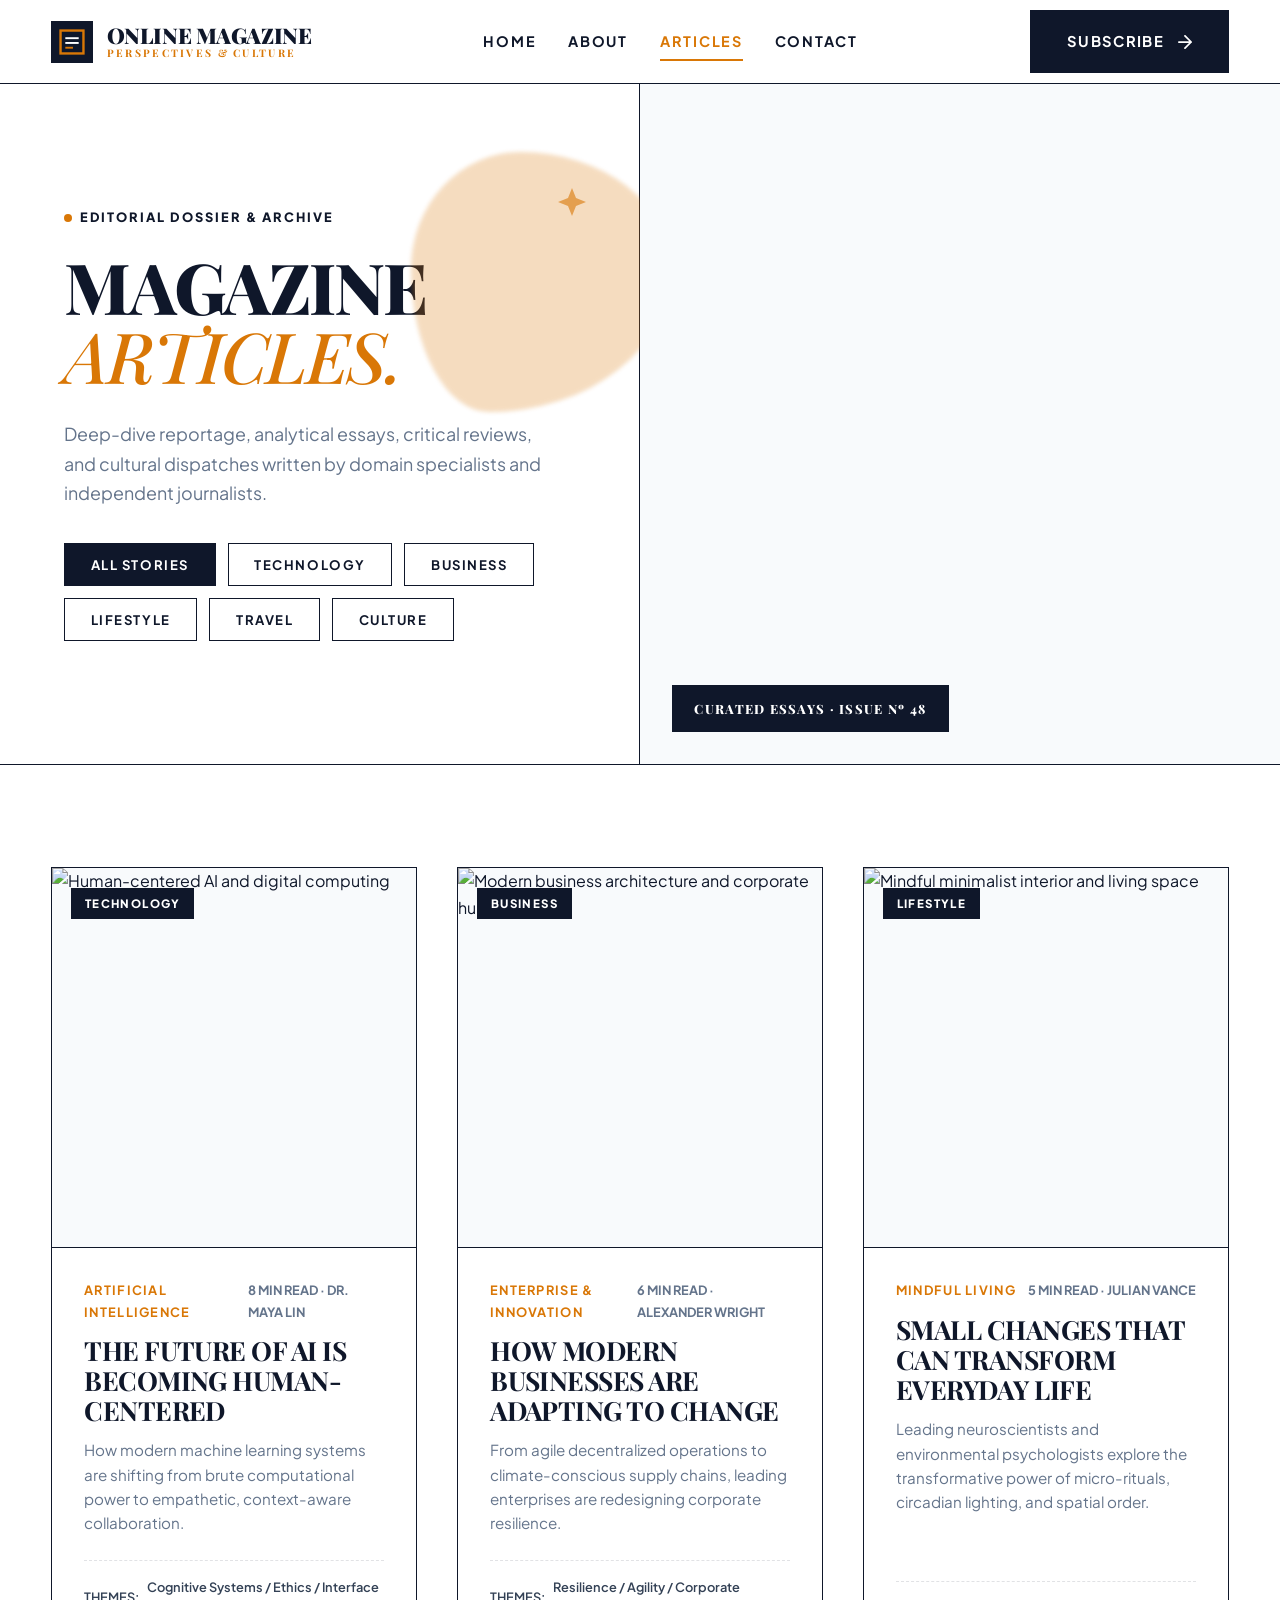
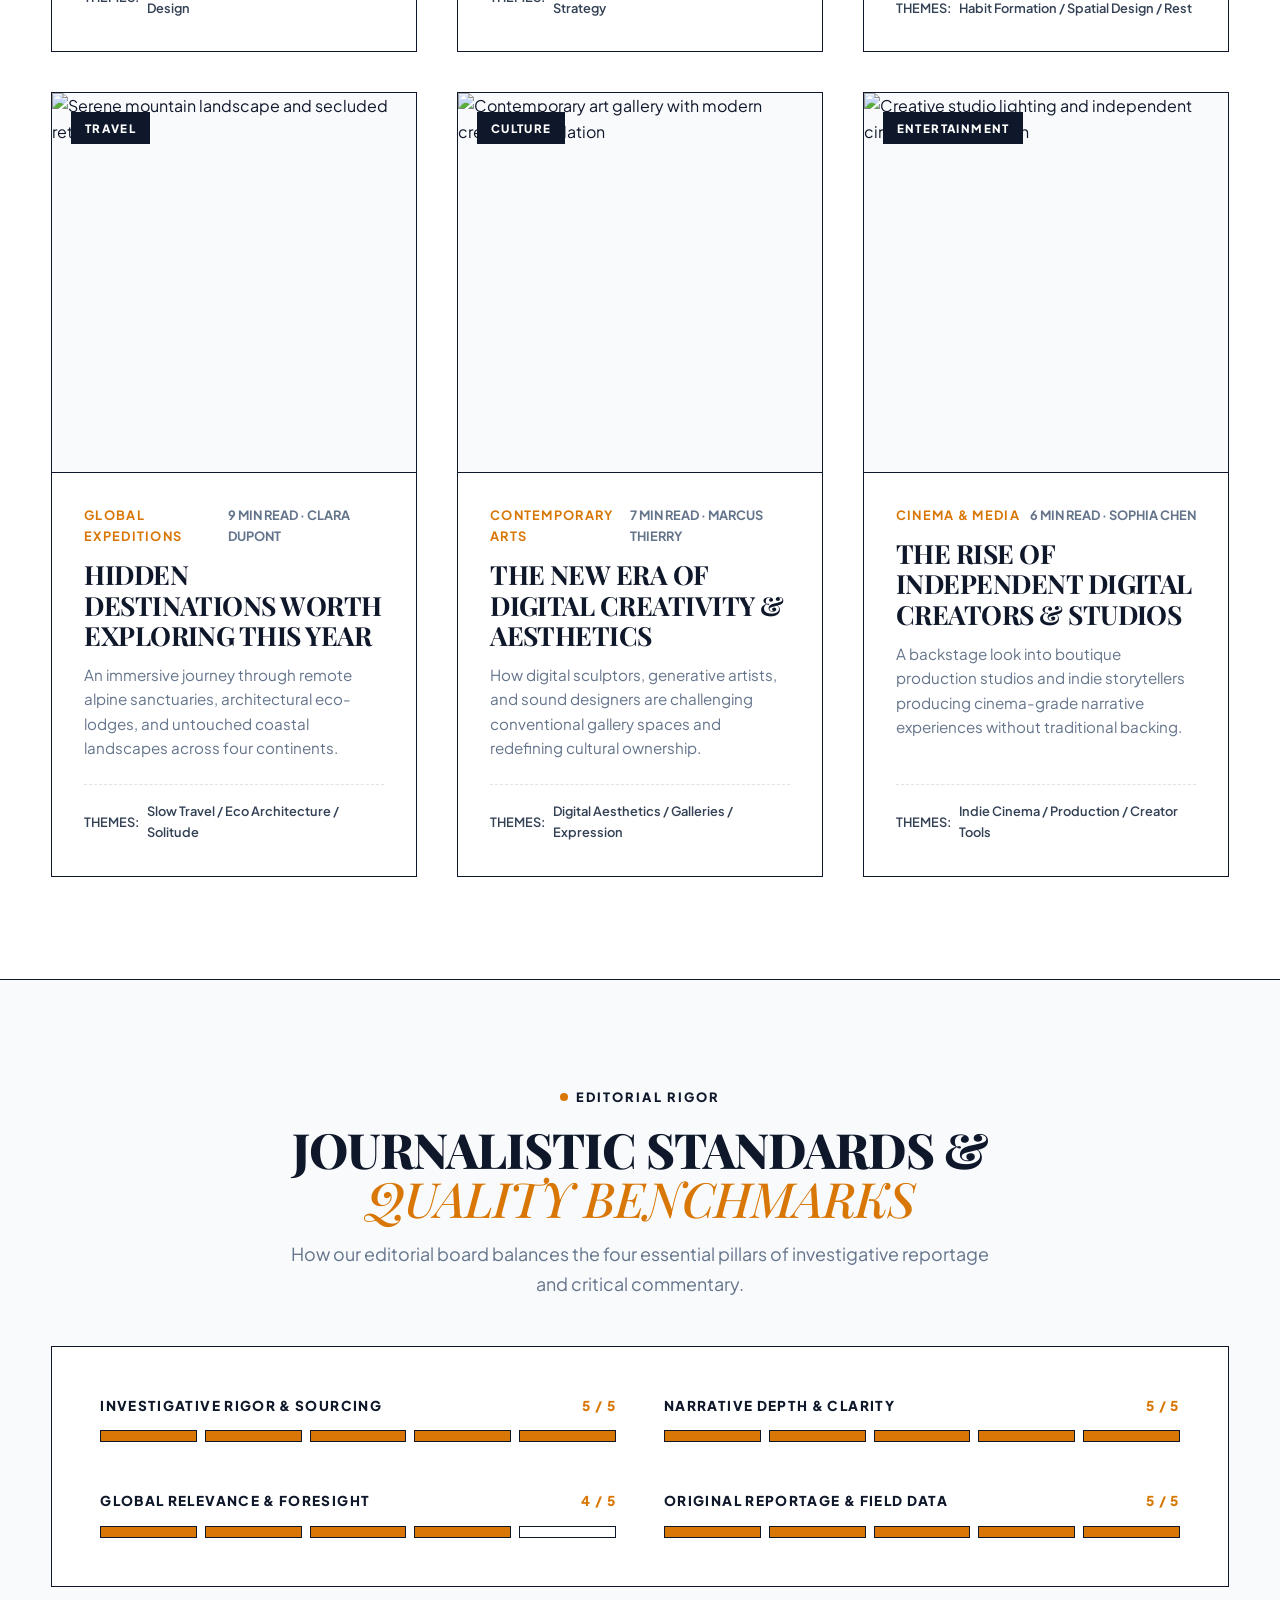
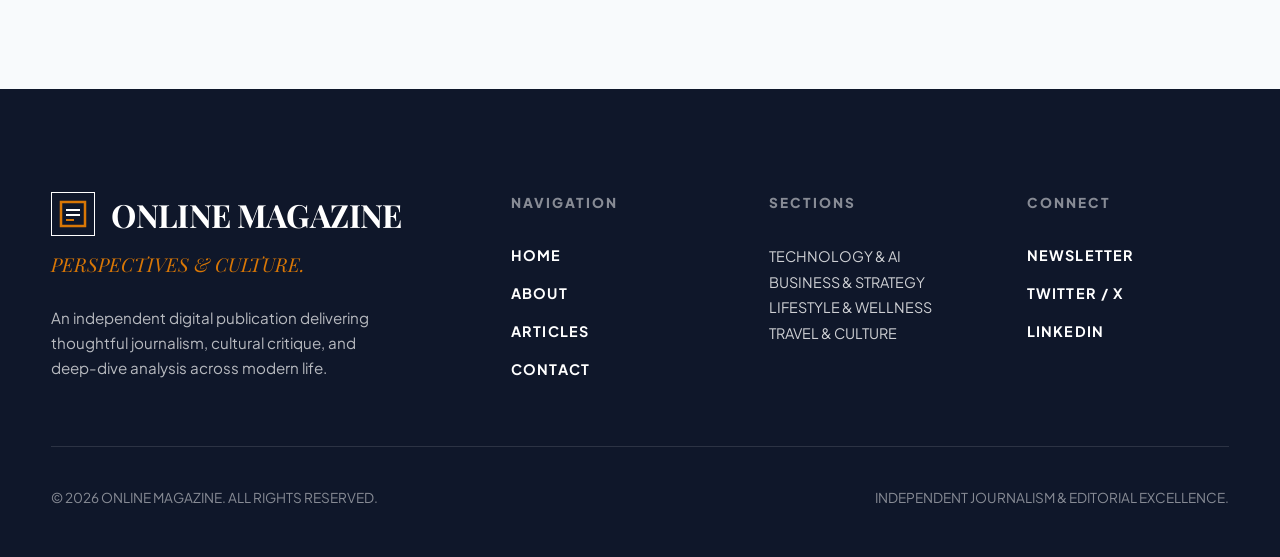
==== beers.html @ 56f91c9e "Initial commit: Online Magazine website with editorial content, modern luxury styling, and interacti" ====
<!DOCTYPE html>
<html lang="en">
<head>
  <meta charset="UTF-8">
  <meta name="viewport" content="width=device-width, initial-scale=1.0">
  <title>ARTICLES &amp; STORIES — ONLINE MAGAZINE | Curated Editorial Archive</title>
  <meta name="description" content="Explore our curated collection of in-depth articles across Technology, Business, Lifestyle, Travel, Culture, and Entertainment.">
  <meta property="og:title" content="ARTICLES &amp; STORIES — ONLINE MAGAZINE">
  <meta property="og:description" content="In-depth journalism, critical essays, and thought-provoking analysis from leading writers and researchers.">
  <meta property="og:image" content="https://images.unsplash.com/photo-1457369804613-52c61a468e7d?q=80&w=1600&auto=format&fit=crop">
  <link rel="icon" type="image/svg+xml" href="data:image/svg+xml,<svg xmlns='http://www.w3.org/2000/svg' viewBox='0 0 100 100'><rect width='100' height='100' fill='%23111827'/><path d='M25 25 H75 V75 H25 Z' fill='none' stroke='%23D97706' stroke-width='8'/><line x1='35' y1='40' x2='65' y2='40' stroke='%23FFFFFF' stroke-width='6'/><line x1='35' y1='52' x2='65' y2='52' stroke='%23FFFFFF' stroke-width='6'/><line x1='35' y1='64' x2='55' y2='64' stroke='%23D97706' stroke-width='6'/></svg>">
  <link rel="stylesheet" href="assets/css/style.css">
</head>
<body>

  <!-- GLOBAL HEADER -->
  <header class="site-header" id="main-header">
    <div class="header-container">
      <a href="index.html" class="brand-logo" aria-label="Online Magazine Home Page">
        <div class="brand-emblem">
          <svg viewBox="0 0 44 44" fill="none" xmlns="http://www.w3.org/2000/svg">
            <rect width="44" height="44" fill="#0F172A"/>
            <rect x="10" y="10" width="24" height="24" stroke="#D97706" stroke-width="2.5" fill="none"/>
            <line x1="15" y1="18" x2="29" y2="18" stroke="#FFFFFF" stroke-width="2"/>
            <line x1="15" y1="23" x2="29" y2="23" stroke="#FFFFFF" stroke-width="2"/>
            <line x1="15" y1="28" x2="23" y2="28" stroke="#D97706" stroke-width="2"/>
          </svg>
        </div>
        <div class="brand-title">
          ONLINE MAGAZINE
          <span>PERSPECTIVES &amp; CULTURE</span>
        </div>
      </a>

      <nav class="desktop-nav" aria-label="Main Navigation">
        <a href="index.html" class="nav-link">HOME</a>
        <a href="brewery.html" class="nav-link">ABOUT</a>
        <a href="beers.html" class="nav-link active">ARTICLES</a>
        <a href="contact.html" class="nav-link">CONTACT</a>
      </nav>

      <div class="header-actions">
        <a href="contact.html" class="btn-primary">
          SUBSCRIBE
          <svg width="14" height="14" viewBox="0 0 16 16" fill="none" xmlns="http://www.w3.org/2000/svg">
            <path d="M1 8H15M15 8L8 1M15 8L8 15" stroke="currentColor" stroke-width="2" stroke-linecap="round" stroke-linejoin="round"/>
          </svg>
        </a>

        <button class="hamburger-btn" aria-label="Toggle Navigation Menu">
          <span class="bar"></span>
          <span class="bar"></span>
          <span class="bar"></span>
        </button>
      </div>
    </div>
  </header>

  <!-- MOBILE OVERLAY NAVIGATION -->
  <div class="mobile-overlay" id="mobile-nav" aria-hidden="true">
    <div class="mobile-overlay-header">
      <div class="brand-title">
        ONLINE MAGAZINE
        <span>JOURNALISM &amp; ESSAYS</span>
      </div>
      <button class="mobile-close-btn" aria-label="Close Mobile Menu">&times;</button>
    </div>

    <div class="mobile-menu-links">
      <a href="index.html" class="mobile-menu-link">HOME</a>
      <a href="brewery.html" class="mobile-menu-link">ABOUT</a>
      <a href="beers.html" class="mobile-menu-link active">ARTICLES</a>
      <a href="contact.html" class="mobile-menu-link">CONTACT</a>
      <a href="contact.html" class="btn-primary mobile-visit-btn">
        SUBSCRIBE
        <svg width="14" height="14" viewBox="0 0 16 16" fill="none" xmlns="http://www.w3.org/2000/svg">
          <path d="M1 8H15M15 8L8 1M15 8L8 15" stroke="currentColor" stroke-width="2" stroke-linecap="round" stroke-linejoin="round"/>
        </svg>
      </a>
    </div>

    <div class="mobile-overlay-footer">
      <div>EDITORIAL DESK · GLOBAL DIGITAL NETWORK</div>
      <div>INDEPENDENT JOURNALISTIC EXCELLENCE</div>
    </div>
  </div>

  <!-- ==========================================================================
       ARTICLES PAGE HERO (Animated Split Grid with Hero Image)
       ========================================================================== -->
  <section class="subpage-hero-grid">
    <div class="subpage-hero-left reveal-fade-up">
      <!-- Organic shape background element -->
      <div class="hero-organic-shape"></div>

      <!-- Floating accent particle -->
      <div class="hop-particle" style="top: 15%; right: 8%;">
        <svg viewBox="0 0 32 32" fill="#D97706"><path d="M16 2 L20 12 L30 16 L20 20 L16 30 L12 20 L2 16 L12 12 Z"/></svg>
      </div>

      <div class="tag-label" style="margin-bottom: 1.5rem;">EDITORIAL DOSSIER &amp; ARCHIVE</div>

      <h1 class="text-display-hero" style="margin-bottom: 1.8rem;">
        MAGAZINE<br>
        <span class="text-italic-accent">ARTICLES.</span>
      </h1>

      <p class="text-subhead" style="max-width: 500px; margin-bottom: 2.2rem;">
        Deep-dive reportage, analytical essays, critical reviews, and cultural dispatches written by domain specialists and independent journalists.
      </p>

      <!-- Category Filter Bar inside Hero -->
      <div class="filter-bar" style="margin: 0;">
        <button class="filter-btn active" data-filter="all">ALL STORIES</button>
        <button class="filter-btn" data-filter="technology">TECHNOLOGY</button>
        <button class="filter-btn" data-filter="business">BUSINESS</button>
        <button class="filter-btn" data-filter="lifestyle">LIFESTYLE</button>
        <button class="filter-btn" data-filter="travel">TRAVEL</button>
        <button class="filter-btn" data-filter="culture">CULTURE</button>
      </div>
    </div>

    <div class="subpage-hero-right">
      <div class="hero-img-wrap">
        <img src="https://images.unsplash.com/photo-1457369804613-52c61a468e7d?q=80&w=1600&auto=format&fit=crop" alt="Open editorial journal and contemporary reading table">
        <div style="position: absolute; bottom: 2rem; left: 2rem; background: var(--color-charcoal); color: #FFFFFF; padding: 0.8rem 1.4rem; font-family: var(--font-heading); font-size: 0.8rem; font-weight: 800; letter-spacing: 0.1em; text-transform: uppercase; z-index: 3;">
          CURATED ESSAYS · ISSUE Nº 48
        </div>
      </div>
    </div>
  </section>

  <!-- ==========================================================================
       ARTICLES CATALOG GRID
       ========================================================================== -->
  <section style="padding: var(--section-padding) clamp(1.5rem, 4vw, 3.5rem); border-bottom: 1px solid var(--border-dark);">
    <div class="beers-catalog-grid reveal-stagger">
      
      <!-- Article 1 -->
      <article class="beer-card beer-catalog-item" data-category="technology">
        <div class="beer-card-img-wrap">
          <span class="beer-badge">TECHNOLOGY</span>
          <img src="https://images.unsplash.com/photo-1485827404703-89b55fcc595e?q=80&w=1200&auto=format&fit=crop" alt="Human-centered AI and digital computing">
        </div>
        <div class="beer-card-body">
          <div class="beer-meta-row">
            <span class="beer-style">ARTIFICIAL INTELLIGENCE</span>
            <span class="beer-specs">8 MIN READ · DR. MAYA LIN</span>
          </div>
          <h3 class="beer-card-title">THE FUTURE OF AI IS BECOMING HUMAN-CENTERED</h3>
          <p class="beer-card-desc">How modern machine learning systems are shifting from brute computational power to empathetic, context-aware collaboration.</p>
          <div class="tasting-notes-tag">
            <span>THEMES:</span> Cognitive Systems / Ethics / Interface Design
          </div>
        </div>
      </article>

      <!-- Article 2 -->
      <article class="beer-card beer-catalog-item" data-category="business">
        <div class="beer-card-img-wrap">
          <span class="beer-badge">BUSINESS</span>
          <img src="https://images.unsplash.com/photo-1486406146926-c627a92ad1ab?q=80&w=1200&auto=format&fit=crop" alt="Modern business architecture and corporate hub">
        </div>
        <div class="beer-card-body">
          <div class="beer-meta-row">
            <span class="beer-style">ENTERPRISE &amp; INNOVATION</span>
            <span class="beer-specs">6 MIN READ · ALEXANDER WRIGHT</span>
          </div>
          <h3 class="beer-card-title">HOW MODERN BUSINESSES ARE ADAPTING TO CHANGE</h3>
          <p class="beer-card-desc">From agile decentralized operations to climate-conscious supply chains, leading enterprises are redesigning corporate resilience.</p>
          <div class="tasting-notes-tag">
            <span>THEMES:</span> Resilience / Agility / Corporate Strategy
          </div>
        </div>
      </article>

      <!-- Article 3 -->
      <article class="beer-card beer-catalog-item" data-category="lifestyle">
        <div class="beer-card-img-wrap">
          <span class="beer-badge">LIFESTYLE</span>
          <img src="https://images.unsplash.com/photo-1513694203232-719a280e022f?q=80&w=1200&auto=format&fit=crop" alt="Mindful minimalist interior and living space">
        </div>
        <div class="beer-card-body">
          <div class="beer-meta-row">
            <span class="beer-style">MINDFUL LIVING</span>
            <span class="beer-specs">5 MIN READ · JULIAN VANCE</span>
          </div>
          <h3 class="beer-card-title">SMALL CHANGES THAT CAN TRANSFORM EVERYDAY LIFE</h3>
          <p class="beer-card-desc">Leading neuroscientists and environmental psychologists explore the transformative power of micro-rituals, circadian lighting, and spatial order.</p>
          <div class="tasting-notes-tag">
            <span>THEMES:</span> Habit Formation / Spatial Design / Rest
          </div>
        </div>
      </article>

      <!-- Article 4 -->
      <article class="beer-card beer-catalog-item" data-category="travel">
        <div class="beer-card-img-wrap">
          <span class="beer-badge">TRAVEL</span>
          <img src="https://images.unsplash.com/photo-1506744038136-46273834b3fb?q=80&w=1200&auto=format&fit=crop" alt="Serene mountain landscape and secluded retreat">
        </div>
        <div class="beer-card-body">
          <div class="beer-meta-row">
            <span class="beer-style">GLOBAL EXPEDITIONS</span>
            <span class="beer-specs">9 MIN READ · CLARA DUPONT</span>
          </div>
          <h3 class="beer-card-title">HIDDEN DESTINATIONS WORTH EXPLORING THIS YEAR</h3>
          <p class="beer-card-desc">An immersive journey through remote alpine sanctuaries, architectural eco-lodges, and untouched coastal landscapes across four continents.</p>
          <div class="tasting-notes-tag">
            <span>THEMES:</span> Slow Travel / Eco Architecture / Solitude
          </div>
        </div>
      </article>

      <!-- Article 5 -->
      <article class="beer-card beer-catalog-item" data-category="culture">
        <div class="beer-card-img-wrap">
          <span class="beer-badge">CULTURE</span>
          <img src="https://images.unsplash.com/photo-1579783900882-c0d3dad7b119?q=80&w=1200&auto=format&fit=crop" alt="Contemporary art gallery with modern creative installation">
        </div>
        <div class="beer-card-body">
          <div class="beer-meta-row">
            <span class="beer-style">CONTEMPORARY ARTS</span>
            <span class="beer-specs">7 MIN READ · MARCUS THIERRY</span>
          </div>
          <h3 class="beer-card-title">THE NEW ERA OF DIGITAL CREATIVITY &amp; AESTHETICS</h3>
          <p class="beer-card-desc">How digital sculptors, generative artists, and sound designers are challenging conventional gallery spaces and redefining cultural ownership.</p>
          <div class="tasting-notes-tag">
            <span>THEMES:</span> Digital Aesthetics / Galleries / Expression
          </div>
        </div>
      </article>

      <!-- Article 6 -->
      <article class="beer-card beer-catalog-item" data-category="culture">
        <div class="beer-card-img-wrap">
          <span class="beer-badge">ENTERTAINMENT</span>
          <img src="https://images.unsplash.com/photo-1518709268805-4e9042af9f23?q=80&w=1200&auto=format&fit=crop" alt="Creative studio lighting and independent cinematic production">
        </div>
        <div class="beer-card-body">
          <div class="beer-meta-row">
            <span class="beer-style">CINEMA &amp; MEDIA</span>
            <span class="beer-specs">6 MIN READ · SOPHIA CHEN</span>
          </div>
          <h3 class="beer-card-title">THE RISE OF INDEPENDENT DIGITAL CREATORS &amp; STUDIOS</h3>
          <p class="beer-card-desc">A backstage look into boutique production studios and indie storytellers producing cinema-grade narrative experiences without traditional backing.</p>
          <div class="tasting-notes-tag">
            <span>THEMES:</span> Indie Cinema / Production / Creator Tools
          </div>
        </div>
      </article>

    </div>
  </section>

  <!-- ==========================================================================
       INTERACTIVE EDITORIAL STANDARDS METRIC SECTION
       ========================================================================== -->
  <section class="tasting-scale-section">
    <div class="container-full">
      <div style="text-align: center; max-width: 700px; margin: 0 auto;" class="reveal-fade-up">
        <div class="tag-label" style="margin-bottom: 1rem;">EDITORIAL RIGOR</div>
        <h2 class="text-display-large">
          JOURNALISTIC STANDARDS &amp;<br>
          <span class="text-italic-accent">QUALITY BENCHMARKS</span>
        </h2>
        <p class="text-subhead" style="margin-top: 1rem;">
          How our editorial board balances the four essential pillars of investigative reportage and critical commentary.
        </p>
      </div>

      <div class="tasting-scales-grid reveal-fade-up">
        <!-- RIGOR -->
        <div class="tasting-scale-item">
          <div class="tasting-scale-label">
            <span>INVESTIGATIVE RIGOR &amp; SOURCING</span>
            <span style="color: var(--color-amber);">5 / 5</span>
          </div>
          <div class="scale-dots" data-rating="5">
            <div class="scale-dot"></div>
            <div class="scale-dot"></div>
            <div class="scale-dot"></div>
            <div class="scale-dot"></div>
            <div class="scale-dot"></div>
          </div>
        </div>

        <!-- CLARITY -->
        <div class="tasting-scale-item">
          <div class="tasting-scale-label">
            <span>NARRATIVE DEPTH &amp; CLARITY</span>
            <span style="color: var(--color-amber);">5 / 5</span>
          </div>
          <div class="scale-dots" data-rating="5">
            <div class="scale-dot"></div>
            <div class="scale-dot"></div>
            <div class="scale-dot"></div>
            <div class="scale-dot"></div>
            <div class="scale-dot"></div>
          </div>
        </div>

        <!-- RELEVANCE -->
        <div class="tasting-scale-item">
          <div class="tasting-scale-label">
            <span>GLOBAL RELEVANCE &amp; FORESIGHT</span>
            <span style="color: var(--color-amber);">4 / 5</span>
          </div>
          <div class="scale-dots" data-rating="4">
            <div class="scale-dot"></div>
            <div class="scale-dot"></div>
            <div class="scale-dot"></div>
            <div class="scale-dot"></div>
            <div class="scale-dot"></div>
          </div>
        </div>

        <!-- ORIGINALITY -->
        <div class="tasting-scale-item">
          <div class="tasting-scale-label">
            <span>ORIGINAL REPORTAGE &amp; FIELD DATA</span>
            <span style="color: var(--color-amber);">5 / 5</span>
          </div>
          <div class="scale-dots" data-rating="5">
            <div class="scale-dot"></div>
            <div class="scale-dot"></div>
            <div class="scale-dot"></div>
            <div class="scale-dot"></div>
            <div class="scale-dot"></div>
          </div>
        </div>
      </div>
    </div>
  </section>

  <!-- GLOBAL FOOTER -->
  <footer class="global-footer">
    <div class="footer-top-grid">
      <div>
        <div class="footer-brand">
          <div class="brand-emblem">
            <svg viewBox="0 0 44 44" fill="none" xmlns="http://www.w3.org/2000/svg">
              <rect width="44" height="44" stroke="#FFFFFF" stroke-width="2" fill="#0F172A"/>
              <rect x="10" y="10" width="24" height="24" stroke="#D97706" stroke-width="2.5" fill="none"/>
              <line x1="15" y1="18" x2="29" y2="18" stroke="#FFFFFF" stroke-width="2"/>
              <line x1="15" y1="23" x2="29" y2="23" stroke="#FFFFFF" stroke-width="2"/>
              <line x1="15" y1="28" x2="23" y2="28" stroke="#D97706" stroke-width="2"/>
            </svg>
          </div>
          <h2 class="footer-brand-title">ONLINE MAGAZINE</h2>
        </div>
        <div class="footer-tagline">PERSPECTIVES &amp; CULTURE.</div>
        <p style="margin-top: 1.5rem; color: rgba(255,255,255,0.7); max-width: 320px; font-size: 0.95rem;">
          An independent digital publication delivering thoughtful journalism, cultural critique, and deep-dive analysis across modern life.
        </p>
      </div>

      <div>
        <div class="footer-col-title">NAVIGATION</div>
        <div class="footer-links-list">
          <a href="index.html" class="footer-link">HOME</a>
          <a href="brewery.html" class="footer-link">ABOUT</a>
          <a href="beers.html" class="footer-link active">ARTICLES</a>
          <a href="contact.html" class="footer-link">CONTACT</a>
        </div>
      </div>

      <div>
        <div class="footer-col-title">SECTIONS</div>
        <div style="font-size: 0.9rem; color: rgba(255,255,255,0.8); line-height: 1.8;">
          TECHNOLOGY &amp; AI<br>
          BUSINESS &amp; STRATEGY<br>
          LIFESTYLE &amp; WELLNESS<br>
          TRAVEL &amp; CULTURE
        </div>
      </div>

      <div>
        <div class="footer-col-title">CONNECT</div>
        <div class="footer-links-list">
          <a href="contact.html" class="footer-link">NEWSLETTER</a>
          <a href="#" class="footer-link" onclick="return false;">TWITTER / X</a>
          <a href="#" class="footer-link" onclick="return false;">LINKEDIN</a>
        </div>
      </div>
    </div>

    <div class="footer-bottom">
      <div>&copy; 2026 ONLINE MAGAZINE. ALL RIGHTS RESERVED.</div>
      <div>INDEPENDENT JOURNALISM &amp; EDITORIAL EXCELLENCE.</div>
    </div>
  </footer>

  <!-- BACK TO TOP BUTTON -->
  <button class="back-to-top-btn" id="backToTopBtn" aria-label="Scroll back to top of page">
    <svg width="20" height="20" viewBox="0 0 24 24" fill="none" xmlns="http://www.w3.org/2000/svg">
      <path d="M12 19V5M12 5L5 12M12 5L19 12" stroke="currentColor" stroke-width="2.5" stroke-linecap="round" stroke-linejoin="round"/>
    </svg>
  </button>

  <script src="assets/js/main.js"></script>
</body>
</html>
---- assets/css/style.css ----
/* ==========================================================================
   ONLINE MAGAZINE — MODERN LUXURY EDITORIAL DESIGN SYSTEM
   Brand Colors:
   - Primary (Slate Black): #0F172A
   - Secondary (Slate Gray): #334155
   - Accent (Warm Ochre): #D97706
   - Accent Hover: #B45309
   - Highlight (Warm Amber): #F59E0B
   - Background (Crisp White): #FFFFFF
   - Soft Background (Slate White): #F8FAFC
   - Main Text: #0F172A
   - Muted Text: #64748B
   ========================================================================== */

/* --------------------------------------------------------------------------
   0. GOOGLE FONTS & RESET
   -------------------------------------------------------------------------- */
@import url('https://fonts.googleapis.com/css2?family=Playfair+Display:ital,wght@0,400..900;1,400..900&family=Plus+Jakarta+Sans:ital,wght@0,300..800;1,300..800&display=swap');

:root {
  /* Color Tokens */
  --bg-cream: #FFFFFF;
  --bg-cream-dark: #F8FAFC;
  --color-charcoal: #0F172A;
  --color-charcoal-light: #334155;
  --color-amber: #D97706;
  --color-amber-hover: #B45309;
  --color-brown: #334155;
  --color-hop-green: #F59E0B;
  --color-white: #FFFFFF;
  --color-muted: #64748B;
  --border-dark: #0F172A;
  --border-light: rgba(15, 23, 42, 0.12);

  /* Typography Tokens */
  --font-heading: 'Playfair Display', Georgia, 'Times New Roman', serif;
  --font-body: 'Plus Jakarta Sans', -apple-system, BlinkMacSystemFont, 'Segoe UI', Roboto, sans-serif;
  --font-accent: 'Playfair Display', Georgia, serif;
  --font-ui: 'Plus Jakarta Sans', -apple-system, BlinkMacSystemFont, sans-serif;

  /* Spacing Tokens */
  --header-height: 84px;
  --section-padding: clamp(60px, 8vw, 120px);
  --container-max: 1440px;

  /* Transitions */
  --transition-fast: 0.2s cubic-bezier(0.16, 1, 0.3, 1);
  --transition-smooth: 0.4s cubic-bezier(0.16, 1, 0.3, 1);
  --transition-slow: 0.8s cubic-bezier(0.16, 1, 0.3, 1);
}

*, *::before, *::after {
  box-sizing: border-box;
  margin: 0;
  padding: 0;
}

html {
  scroll-behavior: smooth;
  font-size: 16px;
  overflow-x: clip;
}

body {
  background-color: var(--bg-cream);
  color: var(--color-charcoal);
  font-family: var(--font-body);
  font-weight: 400;
  line-height: 1.65;
  overflow-x: clip;
  -webkit-font-smoothing: antialiased;
  -moz-osx-font-smoothing: grayscale;
  position: relative;
}

/* Custom Selection */
::selection {
  background-color: var(--color-amber);
  color: #FFFFFF;
}

img {
  max-width: 100%;
  height: auto;
  display: block;
}

a {
  color: inherit;
  text-decoration: none;
  transition: color var(--transition-fast);
}

ul, ol {
  list-style: none;
}

button {
  font-family: inherit;
  cursor: pointer;
  border: none;
  background: none;
}

/* --------------------------------------------------------------------------
   1. TYPOGRAPHY & HYPER-EDITORIAL STYLES
   -------------------------------------------------------------------------- */
h1, h2, h3, h4, h5, h6 {
  font-family: var(--font-heading);
  color: var(--color-charcoal);
  font-weight: 700;
  line-height: 1.05;
  letter-spacing: -0.02em;
  text-transform: uppercase;
}

.text-display-hero {
  font-size: clamp(2.5rem, 5.5vw, 5.25rem);
  font-weight: 800;
  line-height: 0.98;
  letter-spacing: -0.03em;
}

.text-display-large {
  font-size: clamp(2rem, 3.8vw, 3.75rem);
  font-weight: 800;
  line-height: 1.02;
  letter-spacing: -0.02em;
}

.text-display-medium {
  font-size: clamp(1.75rem, 2.8vw, 2.75rem);
  font-weight: 700;
  line-height: 1.05;
}

.text-display-small {
  font-size: clamp(1.4rem, 2.5vw, 2.2rem);
  font-weight: 700;
  line-height: 1.15;
}

.text-italic-accent {
  font-family: var(--font-accent);
  font-style: italic;
  font-weight: 500;
  text-transform: none;
  color: var(--color-amber);
}

.text-subhead {
  font-size: clamp(1.05rem, 1.4vw, 1.35rem);
  font-weight: 400;
  color: var(--color-muted);
  line-height: 1.65;
}

.tag-label {
  font-family: var(--font-ui);
  font-size: 0.8rem;
  font-weight: 800;
  text-transform: uppercase;
  letter-spacing: 0.16em;
  display: inline-flex;
  align-items: center;
  gap: 0.5rem;
}

.tag-label::before {
  content: '';
  display: inline-block;
  width: 8px;
  height: 8px;
  background-color: var(--color-amber);
  border-radius: 50%;
}

.editorial-number {
  font-family: var(--font-heading);
  font-weight: 900;
  font-size: clamp(3.5rem, 6vw, 7.5rem);
  line-height: 0.8;
  color: var(--color-charcoal);
  opacity: 0.15;
  transition: opacity var(--transition-smooth);
}

/* --------------------------------------------------------------------------
   2. BUTTONS & UI COMPONENTS
   -------------------------------------------------------------------------- */
.btn-primary {
  display: inline-flex;
  align-items: center;
  justify-content: center;
  gap: 0.85rem;
  padding: 1.1rem 2.2rem;
  background-color: var(--color-charcoal);
  color: #FFFFFF;
  font-family: var(--font-ui);
  font-size: 0.92rem;
  font-weight: 700;
  text-transform: uppercase;
  letter-spacing: 0.09em;
  border: 2px solid var(--color-charcoal);
  border-radius: 0px;
  position: relative;
  overflow: hidden;
  z-index: 1;
  transition: color var(--transition-smooth), transform var(--transition-fast);
}

.btn-primary::before {
  content: '';
  position: absolute;
  top: 0;
  left: 0;
  width: 100%;
  height: 100%;
  background-color: var(--color-amber);
  transform: scaleX(0);
  transform-origin: right;
  transition: transform var(--transition-smooth);
  z-index: -1;
}

.btn-primary:hover {
  color: #FFFFFF;
  transform: translateY(-2px);
}

.btn-primary:hover::before {
  transform: scaleX(1);
  transform-origin: left;
}

.btn-primary svg {
  transition: transform var(--transition-fast);
}

.btn-primary:hover svg {
  transform: translateX(5px);
}

.btn-secondary {
  display: inline-flex;
  align-items: center;
  justify-content: center;
  gap: 0.85rem;
  padding: 1.1rem 2.2rem;
  background-color: transparent;
  color: var(--color-charcoal);
  font-family: var(--font-ui);
  font-size: 0.92rem;
  font-weight: 700;
  text-transform: uppercase;
  letter-spacing: 0.09em;
  border: 2px solid var(--color-charcoal);
  border-radius: 0px;
  position: relative;
  z-index: 1;
  transition: background-color var(--transition-fast), color var(--transition-fast), transform var(--transition-fast);
}

.btn-secondary:hover {
  background-color: var(--color-charcoal);
  color: #FFFFFF;
  transform: translateY(-2px);
}

.btn-secondary svg {
  transition: transform var(--transition-fast);
}

.btn-secondary:hover svg {
  transform: translateX(5px);
}

.btn-amber {
  background-color: var(--color-amber);
  color: #FFFFFF;
  border-color: var(--color-amber);
}

.btn-amber::before {
  background-color: var(--color-charcoal);
}

.btn-amber:hover {
  color: #FFFFFF;
}

/* --------------------------------------------------------------------------
   3. GLOBAL HEADER & NAVIGATION
   -------------------------------------------------------------------------- */
.site-header {
  position: sticky;
  top: 0;
  left: 0;
  width: 100%;
  height: var(--header-height);
  background-color: var(--bg-cream);
  border-bottom: 1px solid var(--border-dark);
  z-index: 1000;
  display: flex;
  align-items: center;
  transition: background-color var(--transition-fast), box-shadow var(--transition-fast), backdrop-filter var(--transition-fast), border-color var(--transition-fast);
  will-change: transform, box-shadow;
}

.site-header.is-scrolled {
  background-color: rgba(255, 255, 255, 0.96);
  backdrop-filter: blur(12px);
  -webkit-backdrop-filter: blur(12px);
  box-shadow: 0 8px 30px rgba(17, 24, 39, 0.08);
}

.header-container {
  width: 100%;
  max-width: var(--container-max);
  margin: 0 auto;
  padding: 0 clamp(1rem, 4vw, 3.5rem);
  display: flex;
  align-items: center;
  justify-content: space-between;
}

/* Custom SVG Emblem + Logo */
.brand-logo {
  display: flex;
  align-items: center;
  gap: 0.85rem;
  text-transform: uppercase;
  white-space: nowrap;
  flex-shrink: 0;
}

.brand-emblem {
  width: 42px;
  height: 42px;
  display: flex;
  align-items: center;
  justify-content: center;
  flex-shrink: 0;
}

.brand-emblem svg {
  width: 100%;
  height: 100%;
}

.brand-title {
  font-family: var(--font-heading);
  font-weight: 900;
  font-size: 1.35rem;
  letter-spacing: -0.02em;
  color: var(--color-charcoal);
  line-height: 1;
  white-space: nowrap;
}

.brand-title span {
  display: block;
  font-size: 0.65rem;
  letter-spacing: 0.22em;
  color: var(--color-amber);
  font-weight: 700;
  margin-top: 2px;
}

/* Desktop Nav */
.desktop-nav {
  display: flex;
  align-items: center;
  gap: clamp(1.2rem, 2.5vw, 2.8rem);
  flex-shrink: 0;
}

.nav-link {
  font-family: var(--font-ui);
  font-size: 0.9rem;
  font-weight: 700;
  text-transform: uppercase;
  letter-spacing: 0.12em;
  color: var(--color-charcoal);
  position: relative;
  padding: 0.5rem 0;
  white-space: nowrap;
}

.nav-link::after {
  content: '';
  position: absolute;
  bottom: 0;
  left: 0;
  width: 100%;
  height: 2px;
  background-color: var(--color-amber);
  transform: scaleX(0);
  transform-origin: right;
  transition: transform var(--transition-fast);
}

.nav-link:hover::after,
.nav-link.active::after {
  transform: scaleX(1);
  transform-origin: left;
}

.nav-link.active {
  color: var(--color-amber);
}

/* Header Right Actions */
.header-actions {
  display: flex;
  align-items: center;
  gap: 1.2rem;
  flex-shrink: 0;
}

.hamburger-btn {
  display: none;
  width: 48px;
  height: 48px;
  border: 1px solid var(--border-dark);
  background: var(--bg-cream);
  flex-direction: column;
  justify-content: center;
  align-items: center;
  gap: 6px;
  cursor: pointer;
  flex-shrink: 0;
  transition: background-color var(--transition-fast), border-color var(--transition-fast);
}

.hamburger-btn:hover {
  background-color: var(--color-charcoal);
}

.hamburger-btn:hover .bar {
  background-color: var(--bg-cream);
}

.hamburger-btn .bar {
  width: 22px;
  height: 2px;
  background-color: var(--color-charcoal);
  transition: transform var(--transition-fast), opacity var(--transition-fast), background-color var(--transition-fast);
}

/* Hamburger active state */
.hamburger-btn.is-active .bar:nth-child(1) {
  transform: translateY(8px) rotate(45deg);
}

.hamburger-btn.is-active .bar:nth-child(2) {
  opacity: 0;
}

.hamburger-btn.is-active .bar:nth-child(3) {
  transform: translateY(-8px) rotate(-45deg);
}

/* Mobile Nav Overlay */
.mobile-overlay {
  position: fixed;
  top: 0;
  left: 0;
  right: 0;
  bottom: 0;
  width: 100%;
  height: 100%;
  background-color: var(--color-charcoal);
  color: var(--bg-cream);
  z-index: 2000;
  display: flex;
  flex-direction: column;
  justify-content: space-between;
  padding: 2rem 2rem 3rem 2rem;
  opacity: 0;
  visibility: hidden;
  pointer-events: none;
  transition: opacity var(--transition-smooth), visibility var(--transition-smooth);
}

.mobile-overlay.is-open {
  opacity: 1;
  visibility: visible;
  pointer-events: all;
}

.mobile-overlay-header {
  display: flex;
  align-items: center;
  justify-content: space-between;
  border-bottom: 1px solid rgba(255, 255, 255, 0.15);
  padding-bottom: 1.25rem;
}

.mobile-overlay-header .brand-title {
  color: var(--bg-cream);
}

.mobile-close-btn {
  width: 48px;
  height: 48px;
  border: 1px solid rgba(255, 255, 255, 0.3);
  color: var(--bg-cream);
  display: flex;
  align-items: center;
  justify-content: center;
  font-size: 1.5rem;
  cursor: pointer;
  transition: background-color var(--transition-fast), color var(--transition-fast), border-color var(--transition-fast);
}

.mobile-close-btn:hover {
  background-color: var(--color-amber);
  color: var(--color-charcoal);
  border-color: var(--color-amber);
}

.mobile-menu-links {
  display: flex;
  flex-direction: column;
  gap: 1.5rem;
  margin: 2.5rem 0 auto 0;
}

.mobile-menu-link {
  font-family: var(--font-heading);
  font-size: clamp(1.75rem, 5vw, 2.75rem);
  font-weight: 800;
  text-transform: uppercase;
  letter-spacing: 0.05em;
  color: var(--bg-cream);
  line-height: 1.2;
  transition: color var(--transition-fast), transform var(--transition-fast);
  display: inline-flex;
  align-items: center;
}

.mobile-menu-link:hover,
.mobile-menu-link.active {
  color: var(--color-amber);
  transform: translateX(10px);
}

.mobile-visit-btn {
  margin-top: 1rem;
  align-self: flex-start;
  font-size: 0.9rem;
  padding: 0.85rem 1.6rem;
  box-shadow: 4px 4px 0px rgba(255, 255, 255, 0.2);
  transition: transform var(--transition-fast), background-color var(--transition-fast), color var(--transition-fast), box-shadow var(--transition-fast);
}

.mobile-visit-btn:hover {
  transform: translateY(-2px);
  box-shadow: 6px 6px 0px var(--color-amber);
}

.mobile-overlay-footer {
  border-top: 1px solid rgba(255, 255, 255, 0.15);
  padding-top: 2rem;
  display: flex;
  flex-wrap: wrap;
  justify-content: space-between;
  gap: 1rem;
  font-size: 0.9rem;
  color: rgba(255, 255, 255, 0.7);
}

.philosophy-grid {
  display: grid;
  grid-template-columns: repeat(3, 1fr);
  gap: 2.5rem;
}

@media (max-width: 1024px) {
  .philosophy-grid {
    grid-template-columns: repeat(2, 1fr);
    gap: 2rem;
  }
}

@media (max-width: 768px) {
  .philosophy-grid {
    grid-template-columns: 1fr;
    gap: 1.75rem;
  }
}

/* --------------------------------------------------------------------------
   4. LAYOUT UTILITIES & ASYMMETRIC BORDER SYSTEM
   -------------------------------------------------------------------------- */
.container-full {
  width: 100%;
  max-width: var(--container-max);
  margin: 0 auto;
}

.border-grid-top {
  border-top: 1px solid var(--border-dark);
}

.border-grid-bottom {
  border-bottom: 1px solid var(--border-dark);
}

.border-grid-left {
  border-left: 1px solid var(--border-dark);
}

.border-grid-right {
  border-right: 1px solid var(--border-dark);
}

/* Editorial Split Layout & Subpage Heroes */
.split-hero-grid,
.subpage-hero-grid {
  display: grid;
  grid-template-columns: 1fr 1fr;
  min-height: calc(85vh - var(--header-height));
  border-bottom: 1px solid var(--border-dark);
}

.split-hero-left,
.subpage-hero-left {
  padding: clamp(2.5rem, 5vw, 5.5rem);
  display: flex;
  flex-direction: column;
  justify-content: center;
  border-right: 1px solid var(--border-dark);
  position: relative;
  background-color: var(--bg-cream);
}

.split-hero-right,
.subpage-hero-right {
  position: relative;
  overflow: hidden;
  display: flex;
  align-items: center;
  justify-content: center;
  background-color: var(--bg-cream-dark);
}

.hero-img-wrap {
  position: relative;
  width: 100%;
  height: 100%;
  min-height: 480px;
  overflow: hidden;
}

.hero-img-wrap img {
  width: 100%;
  height: 100%;
  object-fit: cover;
  transform: scale(1.08);
  transition: transform 1.2s cubic-bezier(0.16, 1, 0.3, 1), filter 0.8s ease;
}

.hero-img-wrap:hover img {
  transform: scale(1);
}

/* Organic Amber Circle Badge in Hero */
.hero-organic-shape {
  position: absolute;
  top: 10%;
  right: -5%;
  width: 260px;
  height: 260px;
  background: var(--color-amber);
  border-radius: 42% 58% 70% 30% / 45% 45% 55% 55%;
  opacity: 0.25;
  filter: blur(2px);
  z-index: 1;
  pointer-events: none;
  animation: organicRotate 22s infinite linear;
}

@keyframes organicRotate {
  0% { transform: rotate(0deg) scale(1); }
  50% { transform: rotate(180deg) scale(1.1); }
  100% { transform: rotate(360deg) scale(1); }
}

/* Floating Hop/Grain Particle Element */
.hop-particle {
  position: absolute;
  width: 32px;
  height: 32px;
  pointer-events: none;
  opacity: 0.6;
  z-index: 2;
  animation: floatParticle 8s ease-in-out infinite alternate;
}

@keyframes floatParticle {
  0% { transform: translateY(0px) rotate(0deg); }
  100% { transform: translateY(-25px) rotate(15deg); }
}

/* Ticker Marquee Bar */
.ticker-wrap {
  width: 100%;
  background-color: var(--color-charcoal);
  color: var(--bg-cream);
  overflow: hidden;
  padding: 1rem 0;
  border-bottom: 1px solid var(--border-dark);
  white-space: nowrap;
}

.ticker-move {
  display: inline-block;
  white-space: nowrap;
  animation: tickerMove 28s linear infinite;
}

.ticker-item {
  display: inline-block;
  font-family: var(--font-heading);
  font-weight: 800;
  font-size: 1.1rem;
  letter-spacing: 0.12em;
  text-transform: uppercase;
  padding: 0 2rem;
}

.ticker-item span {
  color: var(--color-amber);
  margin-left: 1.5rem;
}

@keyframes tickerMove {
  0% { transform: translateX(0); }
  100% { transform: translateX(-50%); }
}

/* --------------------------------------------------------------------------
   5. BREWERY STORY & PHILOSOPHY SECTIONS
   -------------------------------------------------------------------------- */
.story-section {
  display: grid;
  grid-template-columns: 1fr 1fr;
  border-bottom: 1px solid var(--border-dark);
}

.story-left {
  position: relative;
  min-height: 580px;
  border-right: 1px solid var(--border-dark);
  overflow: hidden;
}

.story-left img {
  width: 100%;
  height: 100%;
  object-fit: cover;
  transition: transform 0.8s ease;
}

.story-left:hover img {
  transform: scale(1.05);
}

.story-right {
  padding: clamp(3rem, 6vw, 6.5rem);
  display: flex;
  flex-direction: column;
  justify-content: center;
  position: relative;
}

.vertical-badge-text {
  position: absolute;
  right: 2rem;
  top: 3rem;
  writing-mode: vertical-rl;
  text-transform: uppercase;
  font-family: var(--font-heading);
  font-size: 0.75rem;
  font-weight: 800;
  letter-spacing: 0.2em;
  color: rgba(23, 23, 23, 0.4);
}

/* --------------------------------------------------------------------------
   6. BREWING PROCESS (01 - 04)
   -------------------------------------------------------------------------- */
.process-section {
  padding: var(--section-padding) clamp(1.5rem, 4vw, 3.5rem);
  border-bottom: 1px solid var(--border-dark);
}

.process-header {
  margin-bottom: 3.5rem;
  display: flex;
  flex-wrap: wrap;
  align-items: flex-end;
  justify-content: space-between;
  gap: 1.5rem;
}

.process-grid {
  display: grid;
  grid-template-columns: repeat(4, 1fr);
  border: 1px solid var(--border-dark);
}

.process-card {
  padding: 2.8rem 2rem;
  border-right: 1px solid var(--border-dark);
  background-color: var(--bg-cream);
  position: relative;
  transition: background-color var(--transition-smooth), transform var(--transition-fast);
}

.process-card:last-child {
  border-right: none;
}

.process-card:hover {
  background-color: var(--color-charcoal);
  color: var(--bg-cream);
}

.process-card:hover .editorial-number {
  color: var(--color-amber);
  opacity: 0.8;
}

.process-card:hover h3 {
  color: var(--bg-cream);
}

.process-card h3 {
  margin: 1.5rem 0 0.8rem 0;
  font-size: 1.5rem;
}

.process-card p {
  font-size: 0.95rem;
  color: inherit;
  opacity: 0.85;
}

/* --------------------------------------------------------------------------
   7. FEATURED BEERS & BEER CARDS
   -------------------------------------------------------------------------- */
.beers-section {
  padding: var(--section-padding) clamp(1.5rem, 4vw, 3.5rem);
  border-bottom: 1px solid var(--border-dark);
}

.beers-header-wrap {
  display: flex;
  justify-content: space-between;
  align-items: flex-end;
  margin-bottom: 4rem;
  flex-wrap: wrap;
  gap: 2rem;
}

.featured-beers-grid {
  display: grid;
  grid-template-columns: repeat(3, 1fr);
  gap: 2.5rem;
}

.beer-card {
  background-color: var(--bg-cream);
  border: 1px solid var(--border-dark);
  display: flex;
  flex-direction: column;
  position: relative;
  overflow: hidden;
  transition: transform var(--transition-smooth), box-shadow var(--transition-smooth);
}

.beer-card:hover {
  transform: translateY(-8px);
  box-shadow: 0 20px 40px rgba(23, 23, 23, 0.08);
}

.beer-card-img-wrap {
  width: 100%;
  height: 380px;
  position: relative;
  overflow: hidden;
  border-bottom: 1px solid var(--border-dark);
  background-color: var(--bg-cream-dark);
}

.beer-card-img-wrap img {
  width: 100%;
  height: 100%;
  object-fit: cover;
  transition: transform 0.6s cubic-bezier(0.16, 1, 0.3, 1);
}

.beer-card:hover .beer-card-img-wrap img {
  transform: scale(1.08);
}

.beer-badge {
  position: absolute;
  top: 1.2rem;
  left: 1.2rem;
  background-color: var(--color-charcoal);
  color: #FFFFFF;
  font-family: var(--font-ui);
  font-size: 0.72rem;
  font-weight: 800;
  padding: 0.4rem 0.85rem;
  text-transform: uppercase;
  letter-spacing: 0.12em;
  z-index: 2;
}

.beer-card-body {
  padding: 2rem;
  display: flex;
  flex-direction: column;
  flex-grow: 1;
}

.beer-meta-row {
  display: flex;
  align-items: center;
  justify-content: space-between;
  margin-bottom: 0.75rem;
}

.beer-style {
  font-family: var(--font-ui);
  font-size: 0.8rem;
  font-weight: 700;
  color: var(--color-amber);
  text-transform: uppercase;
  letter-spacing: 0.1em;
}

.beer-specs {
  font-family: var(--font-ui);
  font-size: 0.8rem;
  font-weight: 700;
  color: var(--color-muted);
}

.beer-card-title {
  font-size: 1.65rem;
  font-weight: 700;
  line-height: 1.15;
  margin-bottom: 0.8rem;
}

.beer-card-desc {
  font-size: 0.95rem;
  color: var(--color-muted);
  margin-bottom: 1.5rem;
  line-height: 1.6;
}

.tasting-notes-tag {
  font-family: var(--font-ui);
  font-size: 0.8rem;
  font-weight: 600;
  color: var(--color-charcoal-light);
  border-top: 1px dashed var(--border-light);
  padding-top: 1rem;
  margin-top: auto;
  display: flex;
  align-items: center;
  gap: 0.5rem;
}

/* --------------------------------------------------------------------------
   8. BREWERY EXPERIENCE & BANNER
   -------------------------------------------------------------------------- */
.experience-banner {
  position: relative;
  min-height: 600px;
  display: flex;
  align-items: center;
  justify-content: center;
  text-align: center;
  color: var(--bg-cream);
  overflow: hidden;
  border-bottom: 1px solid var(--border-dark);
}

.experience-banner-bg {
  position: absolute;
  top: 0;
  left: 0;
  width: 100%;
  height: 100%;
  object-fit: cover;
  filter: brightness(0.45);
  transition: transform 1.2s ease;
}

.experience-banner:hover .experience-banner-bg {
  transform: scale(1.05);
}

.experience-content {
  position: relative;
  z-index: 2;
  max-width: 850px;
  padding: 3rem 2rem;
}

.experience-content h2 {
  color: var(--bg-cream);
  margin-bottom: 1.5rem;
}

.experience-content p {
  font-size: 1.2rem;
  color: rgba(255, 255, 255, 0.88);
  margin-bottom: 2.5rem;
}

.experience-features-grid {
  display: flex;
  justify-content: center;
  flex-wrap: wrap;
  gap: 2rem;
  margin-bottom: 3rem;
}

.exp-feature-pill {
  border: 1px solid rgba(255, 255, 255, 0.3);
  padding: 0.6rem 1.4rem;
  font-family: var(--font-ui);
  font-size: 0.8rem;
  font-weight: 800;
  text-transform: uppercase;
  letter-spacing: 0.12em;
  background-color: rgba(15, 23, 42, 0.65);
  backdrop-filter: blur(4px);
}

/* --------------------------------------------------------------------------
   9. BREWERY PAGE STYLES (TIMELINE, PHILOSOPHY, INTERACTIVE PROCESS, TEAM)
   -------------------------------------------------------------------------- */
.page-hero {
  padding: clamp(4rem, 8vw, 8rem) clamp(1.5rem, 4vw, 3.5rem);
  border-bottom: 1px solid var(--border-dark);
  background-color: var(--bg-cream-dark);
  position: relative;
}

.timeline-section {
  padding: var(--section-padding) clamp(1.5rem, 4vw, 3.5rem);
  border-bottom: 1px solid var(--border-dark);
}

.timeline-wrapper {
  position: relative;
  max-width: 1000px;
  margin: 4rem auto 0 auto;
}

.timeline-line {
  position: absolute;
  top: 0;
  bottom: 0;
  left: 50%;
  width: 2px;
  background-color: var(--border-dark);
  transform: translateX(-50%);
}

.timeline-item {
  display: flex;
  justify-content: flex-end;
  padding-right: 50px;
  position: relative;
  margin-bottom: 4rem;
  width: 50%;
}

.timeline-item:nth-child(even) {
  align-self: flex-end;
  justify-content: flex-start;
  padding-right: 0;
  padding-left: 50px;
  margin-left: 50%;
}

.timeline-dot {
  position: absolute;
  top: 15px;
  right: -10px;
  width: 20px;
  height: 20px;
  background-color: var(--color-amber);
  border: 4px solid var(--bg-cream);
  border-radius: 50%;
  z-index: 2;
}

.timeline-item:nth-child(even) .timeline-dot {
  right: auto;
  left: -10px;
}

.timeline-card {
  border: 1px solid var(--border-dark);
  padding: 2rem;
  background-color: var(--bg-cream);
}

.timeline-year {
  font-family: var(--font-heading);
  font-size: 2.2rem;
  font-weight: 900;
  color: var(--color-amber);
  margin-bottom: 0.5rem;
}

/* Interactive Brewing Process Selector */
.interactive-brewing-section {
  padding: var(--section-padding) clamp(1.5rem, 4vw, 3.5rem);
  border-bottom: 1px solid var(--border-dark);
  background-color: var(--color-charcoal);
  color: var(--bg-cream);
}

.interactive-brewing-section h2 {
  color: var(--bg-cream);
}

.process-tabs {
  display: flex;
  border: 1px solid rgba(255, 255, 255, 0.2);
  margin: 3rem 0;
  overflow-x: auto;
}

.process-tab-btn {
  flex: 1;
  min-width: 140px;
  padding: 1.4rem 1rem;
  text-align: center;
  font-family: var(--font-ui);
  font-size: 0.88rem;
  font-weight: 800;
  text-transform: uppercase;
  letter-spacing: 0.12em;
  color: rgba(255, 255, 255, 0.65);
  border-right: 1px solid rgba(255, 255, 255, 0.2);
  transition: all var(--transition-fast);
}

.process-tab-btn:last-child {
  border-right: none;
}

.process-tab-btn.active,
.process-tab-btn:hover {
  background-color: var(--color-amber);
  color: #FFFFFF;
}

.process-display-box {
  display: grid;
  grid-template-columns: 1fr 1fr;
  gap: 3rem;
  border: 1px solid rgba(255, 255, 255, 0.2);
  padding: 3rem;
  align-items: center;
  background-color: rgba(255, 255, 255, 0.04);
}

.process-display-img {
  height: 380px;
  overflow: hidden;
  border: 1px solid rgba(255, 255, 255, 0.2);
}

.process-display-img img {
  width: 100%;
  height: 100%;
  object-fit: cover;
  transition: transform 0.6s ease;
}

/* Team Grid */
.team-section {
  padding: var(--section-padding) clamp(1.5rem, 4vw, 3.5rem);
  border-bottom: 1px solid var(--border-dark);
}

.team-grid {
  display: grid;
  grid-template-columns: repeat(3, 1fr);
  gap: 2.5rem;
  margin-top: 3.5rem;
}

.team-card {
  border: 1px solid var(--border-dark);
  background-color: var(--bg-cream);
}

.team-img-wrap {
  height: 360px;
  overflow: hidden;
  border-bottom: 1px solid var(--border-dark);
  filter: grayscale(20%);
  transition: filter var(--transition-smooth);
}

.team-card:hover .team-img-wrap {
  filter: grayscale(0%);
}

.team-img-wrap img {
  width: 100%;
  height: 100%;
  object-fit: cover;
}

.team-info {
  padding: 1.8rem;
}

.team-role {
  font-family: var(--font-ui);
  font-size: 0.8rem;
  font-weight: 800;
  color: var(--color-amber);
  text-transform: uppercase;
  letter-spacing: 0.12em;
  margin-bottom: 0.4rem;
}

/* --------------------------------------------------------------------------
   10. BEERS PAGE (CATALOG, CATEGORY FILTER, TASTING SCALE)
   -------------------------------------------------------------------------- */
.filter-bar {
  display: flex;
  flex-wrap: wrap;
  gap: 0.75rem;
  margin: 3rem 0;
}

.filter-btn {
  padding: 0.75rem 1.6rem;
  border: 1px solid var(--border-dark);
  background-color: transparent;
  font-family: var(--font-ui);
  font-size: 0.82rem;
  font-weight: 700;
  text-transform: uppercase;
  letter-spacing: 0.12em;
  color: var(--color-charcoal);
  transition: all var(--transition-fast);
}

.filter-btn.active,
.filter-btn:hover {
  background-color: var(--color-charcoal);
  color: #FFFFFF;
}

.beers-catalog-grid {
  display: grid;
  grid-template-columns: repeat(3, 1fr);
  gap: 2.5rem;
}

/* Interactive Tasting Scale Component */
.tasting-scale-section {
  padding: var(--section-padding) clamp(1.5rem, 4vw, 3.5rem);
  border-bottom: 1px solid var(--border-dark);
  background-color: var(--bg-cream-dark);
}

.tasting-scales-grid {
  display: grid;
  grid-template-columns: repeat(2, 1fr);
  gap: 3rem;
  margin-top: 3rem;
  border: 1px solid var(--border-dark);
  padding: 3rem;
  background-color: var(--bg-cream);
}

.tasting-scale-item {
  display: flex;
  flex-direction: column;
  gap: 0.8rem;
}

.tasting-scale-label {
  display: flex;
  justify-content: space-between;
  font-family: var(--font-ui);
  font-weight: 800;
  font-size: 0.85rem;
  text-transform: uppercase;
  letter-spacing: 0.1em;
}

.scale-dots {
  display: flex;
  gap: 8px;
}

.scale-dot {
  flex: 1;
  height: 12px;
  border: 1px solid var(--border-dark);
  background-color: transparent;
  transition: background-color 0.5s ease;
}

.scale-dot.filled {
  background-color: var(--color-amber);
}

/* --------------------------------------------------------------------------
   11. CONTACT / VISIT PAGE (HOURS GRID, LOCATION, MINIMAL FORM)
   -------------------------------------------------------------------------- */
.contact-grid-section {
  display: grid;
  grid-template-columns: 1fr 1fr;
  border-bottom: 1px solid var(--border-dark);
}

.contact-info-col {
  padding: clamp(3rem, 6vw, 6rem);
  border-right: 1px solid var(--border-dark);
  display: flex;
  flex-direction: column;
  justify-content: space-between;
}

.hours-table {
  width: 100%;
  border-collapse: collapse;
  margin: 2.5rem 0;
  font-family: var(--font-heading);
}

.hours-table tr {
  border-bottom: 1px solid var(--border-light);
}

.hours-table td {
  padding: 0.85rem 0;
  font-size: 0.95rem;
  font-weight: 700;
}

.hours-table td:last-child {
  text-align: right;
  color: var(--color-amber);
}

.contact-form-col {
  padding: clamp(3rem, 6vw, 6rem);
  background-color: var(--bg-cream);
  display: flex;
  flex-direction: column;
  justify-content: center;
}

.form-group {
  margin-bottom: 2rem;
  position: relative;
}

.form-label {
  display: block;
  font-family: var(--font-ui);
  font-size: 0.8rem;
  font-weight: 800;
  text-transform: uppercase;
  letter-spacing: 0.12em;
  margin-bottom: 0.5rem;
  color: var(--color-charcoal);
}

.form-input,
.form-textarea {
  width: 100%;
  padding: 1.1rem 0;
  background: transparent;
  border: none;
  border-bottom: 2px solid var(--border-dark);
  font-family: var(--font-body);
  font-size: 1.05rem;
  color: var(--color-charcoal);
  outline: none;
  transition: border-color var(--transition-fast);
}

.form-input:focus,
.form-textarea:focus {
  border-color: var(--color-amber);
}

.form-textarea {
  resize: vertical;
  min-height: 120px;
}

.form-status {
  margin-top: 1.5rem;
  font-family: var(--font-ui);
  font-size: 0.9rem;
  font-weight: 700;
  padding: 0.8rem 1.2rem;
  border: 1px solid var(--border-dark);
  display: none;
}

.form-status.success {
  display: block;
  background-color: var(--color-hop-green);
  color: #0F172A;
}

/* Interactive Map Section */
.map-container {
  width: 100%;
  height: 480px;
  border: 1px solid var(--border-dark);
  background-color: var(--bg-cream-dark);
  position: relative;
  overflow: hidden;
}

.map-pin-badge {
  position: absolute;
  bottom: 24px;
  left: 24px;
  z-index: 10;
  pointer-events: none;
  background-color: var(--color-amber);
  color: #FFFFFF;
  padding: 0.9rem 1.6rem;
  font-family: var(--font-ui);
  font-weight: 800;
  font-size: 0.85rem;
  text-transform: uppercase;
  letter-spacing: 0.1em;
  border: 2px solid var(--color-charcoal);
  box-shadow: 5px 5px 0px var(--color-charcoal);
  display: flex;
  align-items: center;
  gap: 0.75rem;
}

/* --------------------------------------------------------------------------
   12. EDITORIAL FOOTER
   -------------------------------------------------------------------------- */
.global-footer {
  background-color: var(--color-charcoal);
  color: #FFFFFF;
  padding: clamp(4rem, 8vw, 8rem) clamp(1.5rem, 4vw, 3.5rem) 3rem clamp(1.5rem, 4vw, 3.5rem);
  position: relative;
}

.footer-top-grid {
  display: grid;
  grid-template-columns: 2fr 1fr 1fr 1fr;
  gap: 3.5rem;
  padding-bottom: 4rem;
  border-bottom: 1px solid rgba(255, 255, 255, 0.12);
}

.footer-brand {
  display: flex;
  align-items: center;
  gap: 1rem;
  margin-bottom: 0.8rem;
}

.footer-brand .brand-emblem {
  width: 44px;
  height: 44px;
  flex-shrink: 0;
}

.footer-brand-title {
  font-size: clamp(1.5rem, 2.5vw, 2.2rem);
  line-height: 1.1;
  margin-bottom: 0;
  color: #FFFFFF;
  letter-spacing: -0.02em;
}

.footer-tagline {
  font-family: var(--font-accent);
  font-style: italic;
  font-size: 1.2rem;
  color: var(--color-amber);
}

.footer-col-title {
  font-family: var(--font-ui);
  font-size: 0.85rem;
  font-weight: 800;
  text-transform: uppercase;
  letter-spacing: 0.15em;
  color: rgba(255, 255, 255, 0.5);
  margin-bottom: 1.8rem;
}

.footer-links-list {
  display: flex;
  flex-direction: column;
  gap: 0.9rem;
}

.footer-link {
  font-family: var(--font-ui);
  font-size: 0.9rem;
  font-weight: 700;
  text-transform: uppercase;
  letter-spacing: 0.08em;
  color: #FFFFFF;
  transition: color var(--transition-fast), transform var(--transition-fast);
}

.footer-link:hover {
  color: var(--color-amber);
  transform: translateX(4px);
}

.footer-bottom {
  display: flex;
  flex-wrap: wrap;
  align-items: center;
  justify-content: space-between;
  gap: 1.5rem;
  padding-top: 2.5rem;
  font-size: 0.85rem;
  color: rgba(255, 255, 255, 0.5);
}

/* --------------------------------------------------------------------------
   13. ANIMATION REVEAL UTILITIES & RESPONSIVE BREAKPOINTS
   -------------------------------------------------------------------------- */
.reveal-fade-up {
  opacity: 0;
  transform: translateY(35px);
  transition: opacity 0.8s cubic-bezier(0.16, 1, 0.3, 1), transform 0.8s cubic-bezier(0.16, 1, 0.3, 1);
}

.reveal-fade-up.is-visible {
  opacity: 1;
  transform: translateY(0);
}

.reveal-stagger > * {
  opacity: 0;
  transform: translateY(25px);
  transition: opacity 0.6s cubic-bezier(0.16, 1, 0.3, 1), transform 0.6s cubic-bezier(0.16, 1, 0.3, 1);
}

.reveal-stagger.is-visible > *:nth-child(1) { transition-delay: 0.1s; opacity: 1; transform: translateY(0); }
.reveal-stagger.is-visible > *:nth-child(2) { transition-delay: 0.25s; opacity: 1; transform: translateY(0); }
.reveal-stagger.is-visible > *:nth-child(3) { transition-delay: 0.4s; opacity: 1; transform: translateY(0); }
.reveal-stagger.is-visible > *:nth-child(4) { transition-delay: 0.55s; opacity: 1; transform: translateY(0); }
.reveal-stagger.is-visible > *:nth-child(5) { transition-delay: 0.7s; opacity: 1; transform: translateY(0); }
.reveal-stagger.is-visible > *:nth-child(6) { transition-delay: 0.85s; opacity: 1; transform: translateY(0); }

/* Responsive Media Queries */
@media (max-width: 1024px) {
  .desktop-nav {
    display: none;
  }

  .hamburger-btn {
    display: flex;
  }

  .split-hero-grid,
  .subpage-hero-grid,
  .story-section,
  .contact-grid-section {
    grid-template-columns: 1fr;
  }

  .split-hero-left,
  .subpage-hero-left {
    border-right: none;
    border-bottom: 1px solid var(--border-dark);
  }

  .split-hero-right,
  .subpage-hero-right {
    min-height: 400px;
    width: 100%;
  }

  .story-left {
    min-height: 400px;
    border-right: none;
    border-bottom: 1px solid var(--border-dark);
  }

  .contact-info-col {
    border-right: none;
    border-bottom: 1px solid var(--border-dark);
  }

  .process-grid {
    grid-template-columns: repeat(2, 1fr);
  }

  .process-card:nth-child(2) {
    border-right: none;
  }

  .process-card:nth-child(1),
  .process-card:nth-child(2) {
    border-bottom: 1px solid var(--border-dark);
  }

  .featured-beers-grid,
  .beers-catalog-grid,
  .team-grid {
    grid-template-columns: repeat(2, 1fr);
  }

  .footer-top-grid {
    grid-template-columns: 1fr 1fr;
  }

  .process-display-box {
    grid-template-columns: 1fr;
  }

  .tasting-scales-grid {
    grid-template-columns: 1fr;
  }
}

@media (max-width: 768px) {
  :root {
    --header-height: 72px;
  }

  .process-grid,
  .featured-beers-grid,
  .beers-catalog-grid,
  .team-grid {
    grid-template-columns: 1fr;
  }

  .process-card {
    border-right: none !important;
    border-bottom: 1px solid var(--border-dark);
  }

  .timeline-line {
    left: 20px;
  }

  .timeline-item,
  .timeline-item:nth-child(even) {
    width: 100%;
    padding-left: 60px;
    padding-right: 0;
    margin-left: 0;
  }

  .timeline-dot,
  .timeline-item:nth-child(even) .timeline-dot {
    left: 10px;
    right: auto;
  }

  .footer-top-grid {
    grid-template-columns: 1fr;
  }

  .header-actions .btn-primary {
    display: none;
  }
}

@media (max-width: 480px) {
  :root {
    --header-height: 68px;
  }

  .brand-title {
    font-size: 1.15rem;
  }

  .brand-title span {
    font-size: 0.55rem;
    letter-spacing: 0.18em;
  }

  .brand-emblem {
    width: 36px;
    height: 36px;
  }

  .hamburger-btn {
    width: 42px;
    height: 42px;
  }

  .hero-img-wrap {
    min-height: 380px;
  }

  .btn-primary,
  .btn-secondary {
    width: 100%;
  }

  .process-tabs {
    flex-direction: column;
  }

  .process-tab-btn {
    border-right: none;
    border-bottom: 1px solid rgba(244, 239, 230, 0.2);
  }
}

/* --------------------------------------------------------------------------
   14. BACK TO TOP BUTTON
   -------------------------------------------------------------------------- */
.back-to-top-btn {
  position: fixed;
  bottom: 2rem;
  right: 2rem;
  width: 50px;
  height: 50px;
  background-color: var(--color-amber);
  color: var(--color-charcoal);
  border: 2px solid var(--color-charcoal);
  box-shadow: 4px 4px 0px var(--color-charcoal);
  display: flex;
  align-items: center;
  justify-content: center;
  cursor: pointer;
  z-index: 990;
  opacity: 0;
  visibility: hidden;
  transform: translateY(20px);
  transition: opacity 0.3s cubic-bezier(0.16, 1, 0.3, 1), transform 0.3s cubic-bezier(0.16, 1, 0.3, 1), background-color var(--transition-fast), color var(--transition-fast);
}

.back-to-top-btn.is-visible {
  opacity: 1;
  visibility: visible;
  transform: translateY(0);
}

.back-to-top-btn:hover {
  background-color: var(--color-charcoal);
  color: var(--bg-cream);
  transform: translateY(-4px);
}

@media (max-width: 768px) {
  .back-to-top-btn {
    bottom: 1.5rem;
    right: 1.5rem;
    width: 44px;
    height: 44px;
  }
}
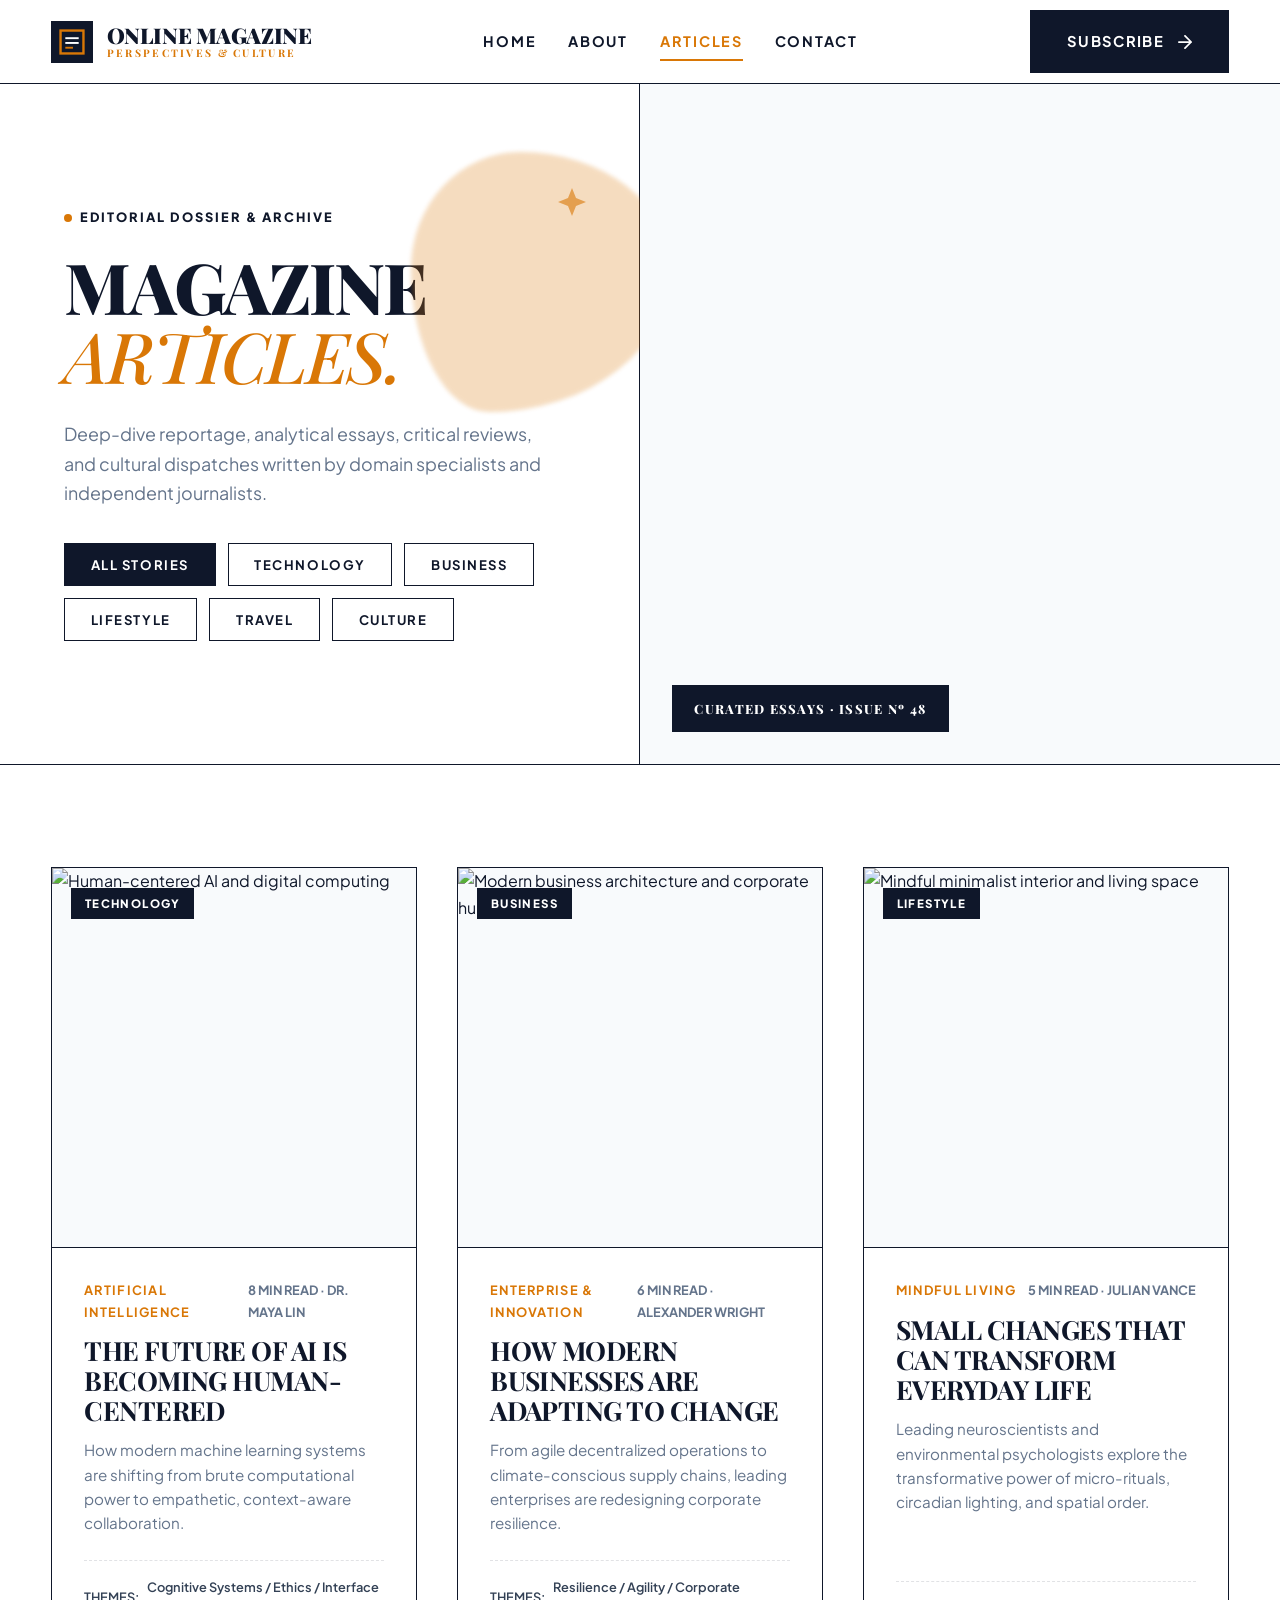
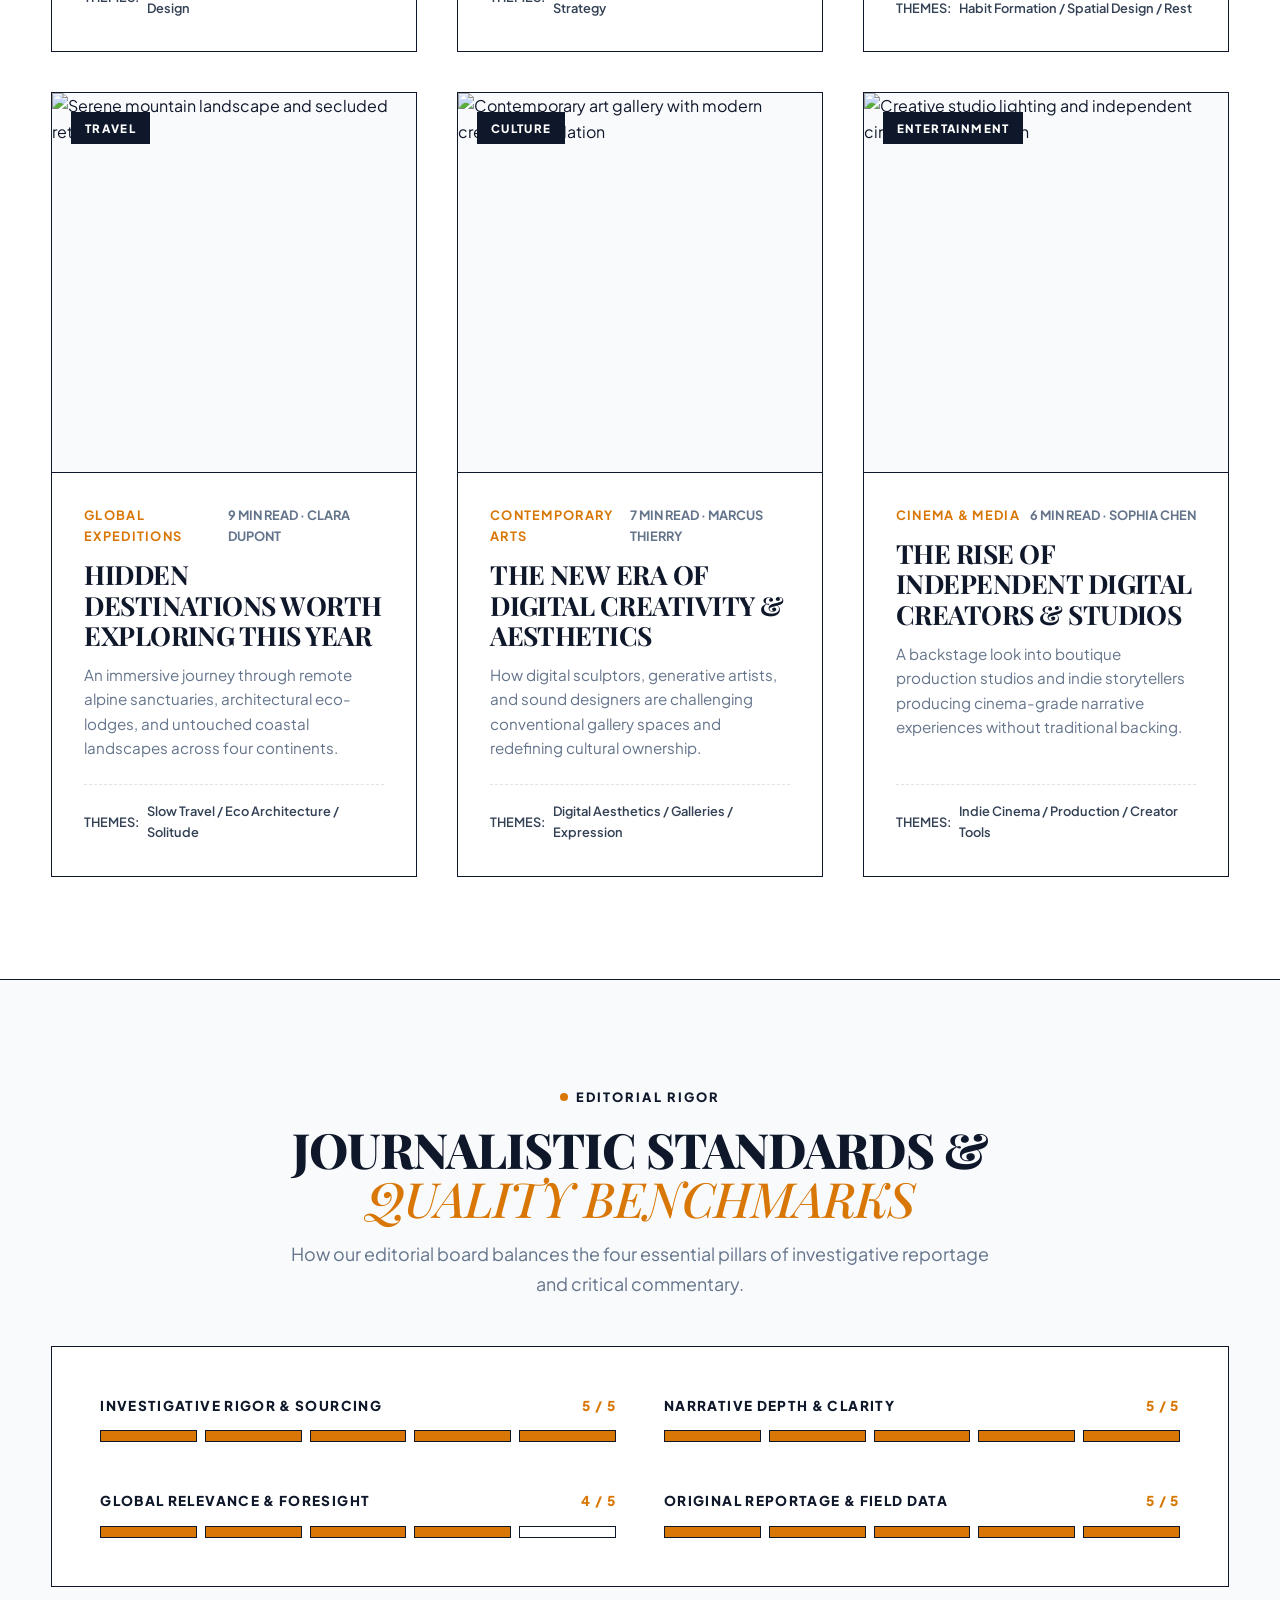
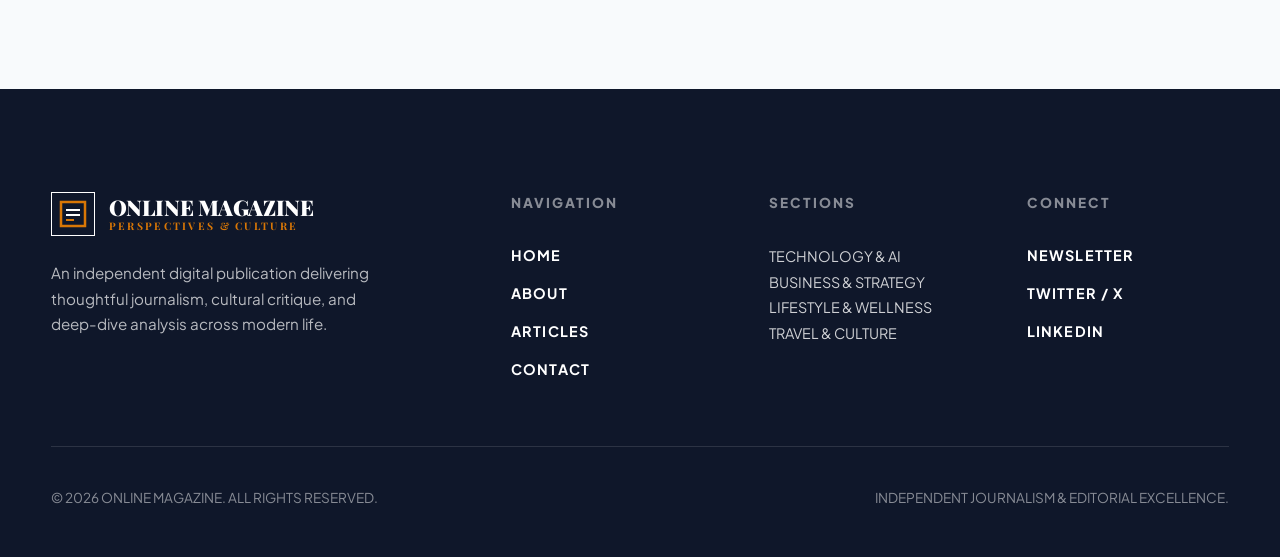
==== commit e2935412: "Fix UI issues: hero button sizing, responsive card alignment, brand typography, and navbar button vi" ====
--- a/beers.html
+++ b/beers.html
@@ -347,9 +347,11 @@
               <line x1="15" y1="28" x2="23" y2="28" stroke="#D97706" stroke-width="2"/>
             </svg>
           </div>
-          <h2 class="footer-brand-title">ONLINE MAGAZINE</h2>
-        </div>
-        <div class="footer-tagline">PERSPECTIVES &amp; CULTURE.</div>
+          <div class="brand-title footer-brand-title">
+            ONLINE MAGAZINE
+            <span>PERSPECTIVES &amp; CULTURE</span>
+          </div>
+        </div>
         <p style="margin-top: 1.5rem; color: rgba(255,255,255,0.7); max-width: 320px; font-size: 0.95rem;">
           An independent digital publication delivering thoughtful journalism, cultural critique, and deep-dive analysis across modern life.
         </p>
--- a/assets/css/style.css
+++ b/assets/css/style.css
@@ -289,6 +289,28 @@
   color: #FFFFFF;
 }
 
+.split-hero-actions {
+  display: flex;
+  gap: 1.2rem;
+  flex-wrap: wrap;
+}
+
+.split-hero-actions .btn-primary,
+.split-hero-actions .btn-secondary {
+  min-width: 260px;
+  padding: 1.1rem 1.8rem;
+  justify-content: center;
+  text-align: center;
+}
+
+@media (max-width: 640px) {
+  .split-hero-actions .btn-primary,
+  .split-hero-actions .btn-secondary {
+    min-width: 100%;
+    width: 100%;
+  }
+}
+
 /* --------------------------------------------------------------------------
    3. GLOBAL HEADER & NAVIGATION
    -------------------------------------------------------------------------- */
@@ -1212,7 +1234,7 @@
 }
 
 .team-img-wrap {
-  height: 360px;
+  height: 380px;
   overflow: hidden;
   border-bottom: 1px solid var(--border-dark);
   filter: grayscale(20%);
@@ -1227,6 +1249,7 @@
   width: 100%;
   height: 100%;
   object-fit: cover;
+  object-position: center 18%;
 }
 
 .team-info {
@@ -1483,7 +1506,7 @@
 .footer-brand {
   display: flex;
   align-items: center;
-  gap: 1rem;
+  gap: 0.85rem;
   margin-bottom: 0.8rem;
 }
 
@@ -1494,18 +1517,15 @@
 }
 
 .footer-brand-title {
-  font-size: clamp(1.5rem, 2.5vw, 2.2rem);
-  line-height: 1.1;
-  margin-bottom: 0;
   color: #FFFFFF;
-  letter-spacing: -0.02em;
+}
+
+.footer-brand-title span {
+  color: var(--color-amber);
 }
 
 .footer-tagline {
-  font-family: var(--font-accent);
-  font-style: italic;
-  font-size: 1.2rem;
-  color: var(--color-amber);
+  display: none;
 }
 
 .footer-col-title {
@@ -1583,6 +1603,10 @@
     display: none;
   }
 
+  .header-actions .btn-primary {
+    display: none;
+  }
+
   .hamburger-btn {
     display: flex;
   }
@@ -1612,6 +1636,10 @@
     border-bottom: 1px solid var(--border-dark);
   }
 
+  .vertical-badge-text {
+    display: none;
+  }
+
   .contact-info-col {
     border-right: none;
     border-bottom: 1px solid var(--border-dark);
@@ -1636,6 +1664,20 @@
     grid-template-columns: repeat(2, 1fr);
   }
 
+  .featured-beers-grid .beer-card:last-child:nth-child(odd),
+  .team-card:last-child:nth-child(odd) {
+    grid-column: 1 / -1;
+    max-width: calc(50% - 1.25rem);
+    margin: 0 auto;
+    width: 100%;
+  }
+
+  .team-img-wrap {
+    height: auto;
+    aspect-ratio: 4 / 3.4;
+    max-height: 420px;
+  }
+
   .footer-top-grid {
     grid-template-columns: 1fr 1fr;
   }
@@ -1649,7 +1691,7 @@
   }
 }
 
-@media (max-width: 768px) {
+@media (max-width: 767px) {
   :root {
     --header-height: 72px;
   }
@@ -1659,6 +1701,13 @@
   .beers-catalog-grid,
   .team-grid {
     grid-template-columns: 1fr;
+  }
+
+  .featured-beers-grid .beer-card:last-child:nth-child(odd),
+  .team-card:last-child:nth-child(odd) {
+    grid-column: auto;
+    max-width: 100%;
+    margin: 0;
   }
 
   .process-card {
